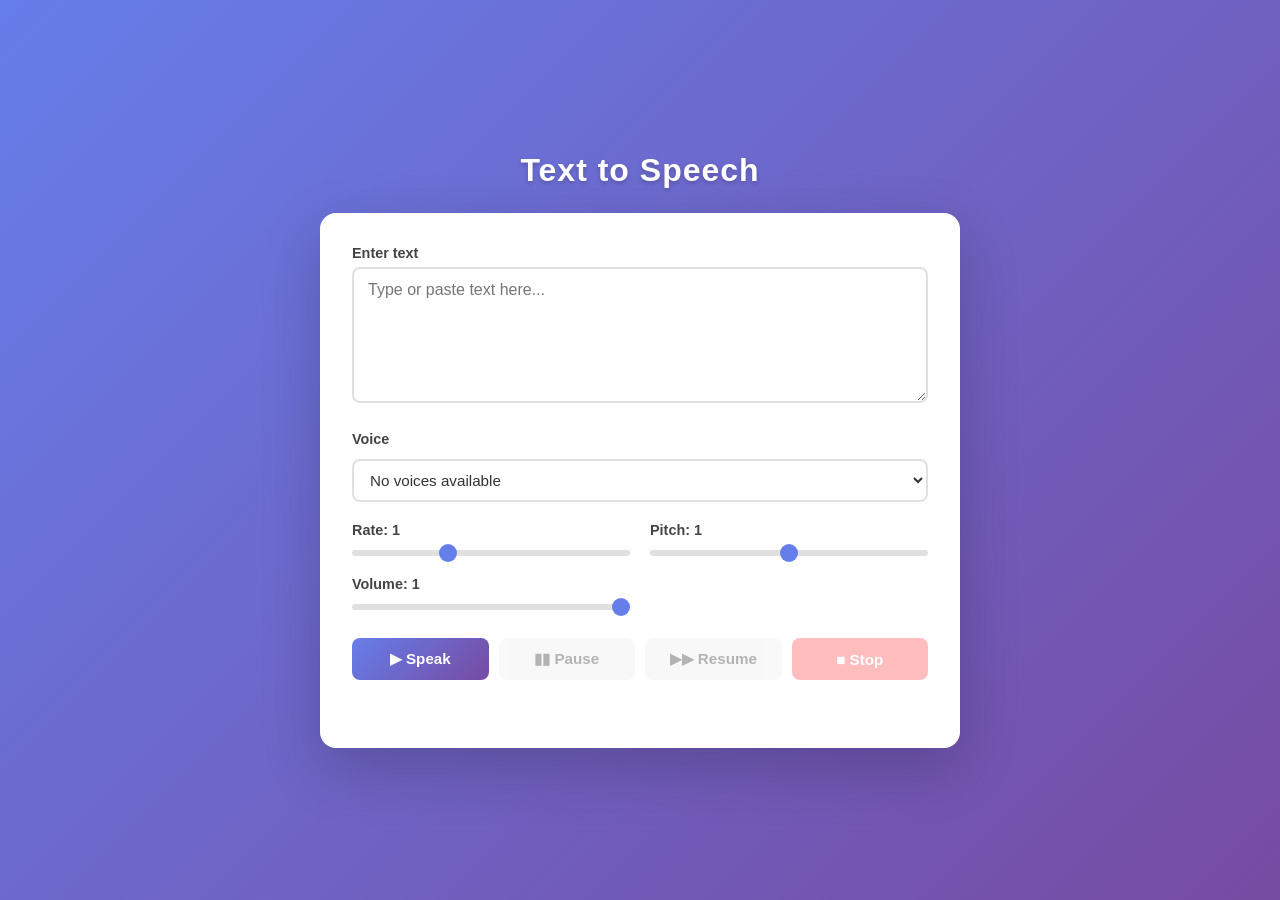
==== index.html @ 254058f8 "Add text-to-speech web application using Web Speech API" ====
<!DOCTYPE html>
<html lang="en">
  <head>
    <meta charset="UTF-8" />
    <meta name="viewport" content="width=device-width, initial-scale=1.0" />
    <title>Text to Speech</title>
    <link rel="stylesheet" href="style.css" />
  </head>
  <body>
    <div class="container">
      <h1>Text to Speech</h1>

      <div class="card">
        <label for="text-input">Enter text</label>
        <textarea
          id="text-input"
          placeholder="Type or paste text here..."
          rows="6"
        ></textarea>

        <div class="controls">
          <div class="control-group">
            <label for="voice-select">Voice</label>
            <select id="voice-select"></select>
          </div>

          <div class="control-group">
            <label for="rate">
              Rate: <span id="rate-value">1</span>
            </label>
            <input
              type="range"
              id="rate"
              min="0.5"
              max="2"
              step="0.1"
              value="1"
            />
          </div>

          <div class="control-group">
            <label for="pitch">
              Pitch: <span id="pitch-value">1</span>
            </label>
            <input
              type="range"
              id="pitch"
              min="0"
              max="2"
              step="0.1"
              value="1"
            />
          </div>

          <div class="control-group">
            <label for="volume">
              Volume: <span id="volume-value">1</span>
            </label>
            <input
              type="range"
              id="volume"
              min="0"
              max="1"
              step="0.1"
              value="1"
            />
          </div>
        </div>

        <div class="buttons">
          <button id="speak-btn" class="btn btn-primary">&#9654; Speak</button>
          <button id="pause-btn" class="btn btn-secondary" disabled>
            &#9646;&#9646; Pause
          </button>
          <button id="resume-btn" class="btn btn-secondary" disabled>
            &#9654;&#9654; Resume
          </button>
          <button id="stop-btn" class="btn btn-danger" disabled>
            &#9632; Stop
          </button>
        </div>

        <div id="status" class="status"></div>
      </div>
    </div>

    <script src="app.js"></script>
  </body>
</html>
---- style.css ----
*, *::before, *::after {
  box-sizing: border-box;
  margin: 0;
  padding: 0;
}

body {
  font-family: 'Segoe UI', Tahoma, Geneva, Verdana, sans-serif;
  background: linear-gradient(135deg, #667eea 0%, #764ba2 100%);
  min-height: 100vh;
  display: flex;
  align-items: center;
  justify-content: center;
  padding: 20px;
}

.container {
  width: 100%;
  max-width: 640px;
}

h1 {
  text-align: center;
  color: #fff;
  font-size: 2rem;
  margin-bottom: 24px;
  letter-spacing: 1px;
  text-shadow: 0 2px 4px rgba(0, 0, 0, 0.2);
}

.card {
  background: #fff;
  border-radius: 16px;
  padding: 32px;
  box-shadow: 0 20px 60px rgba(0, 0, 0, 0.2);
}

label {
  display: block;
  font-weight: 600;
  color: #444;
  margin-bottom: 6px;
  font-size: 0.9rem;
}

textarea {
  width: 100%;
  padding: 12px 14px;
  border: 2px solid #e0e0e0;
  border-radius: 8px;
  font-size: 1rem;
  color: #333;
  resize: vertical;
  transition: border-color 0.2s;
  font-family: inherit;
}

textarea:focus {
  outline: none;
  border-color: #667eea;
}

.controls {
  margin-top: 24px;
  display: grid;
  grid-template-columns: 1fr 1fr;
  gap: 20px;
}

.control-group {
  display: flex;
  flex-direction: column;
  gap: 6px;
}

.control-group:first-child {
  grid-column: 1 / -1;
}

select {
  padding: 10px 12px;
  border: 2px solid #e0e0e0;
  border-radius: 8px;
  font-size: 0.95rem;
  color: #333;
  background: #fff;
  cursor: pointer;
  transition: border-color 0.2s;
}

select:focus {
  outline: none;
  border-color: #667eea;
}

input[type="range"] {
  -webkit-appearance: none;
  appearance: none;
  width: 100%;
  height: 6px;
  background: #e0e0e0;
  border-radius: 3px;
  cursor: pointer;
}

input[type="range"]::-webkit-slider-thumb {
  -webkit-appearance: none;
  appearance: none;
  width: 18px;
  height: 18px;
  background: #667eea;
  border-radius: 50%;
  cursor: pointer;
  transition: background 0.2s;
}

input[type="range"]::-webkit-slider-thumb:hover {
  background: #764ba2;
}

input[type="range"]::-moz-range-thumb {
  width: 18px;
  height: 18px;
  background: #667eea;
  border-radius: 50%;
  border: none;
  cursor: pointer;
}

.buttons {
  margin-top: 28px;
  display: flex;
  gap: 10px;
  flex-wrap: wrap;
}

.btn {
  flex: 1;
  min-width: 100px;
  padding: 12px 16px;
  border: none;
  border-radius: 8px;
  font-size: 0.95rem;
  font-weight: 600;
  cursor: pointer;
  transition: opacity 0.2s, transform 0.1s;
}

.btn:active {
  transform: scale(0.97);
}

.btn:disabled {
  opacity: 0.4;
  cursor: not-allowed;
  transform: none;
}

.btn-primary {
  background: linear-gradient(135deg, #667eea, #764ba2);
  color: #fff;
}

.btn-primary:not(:disabled):hover {
  opacity: 0.9;
}

.btn-secondary {
  background: #f0f0f0;
  color: #444;
}

.btn-secondary:not(:disabled):hover {
  background: #e0e0e0;
}

.btn-danger {
  background: #ff5c5c;
  color: #fff;
}

.btn-danger:not(:disabled):hover {
  opacity: 0.9;
}

.status {
  margin-top: 18px;
  text-align: center;
  font-size: 0.9rem;
  color: #888;
  min-height: 1.2em;
}

@media (max-width: 480px) {
  .controls {
    grid-template-columns: 1fr;
  }

  .control-group:first-child {
    grid-column: auto;
  }

  h1 {
    font-size: 1.5rem;
  }

  .card {
    padding: 20px;
  }
}
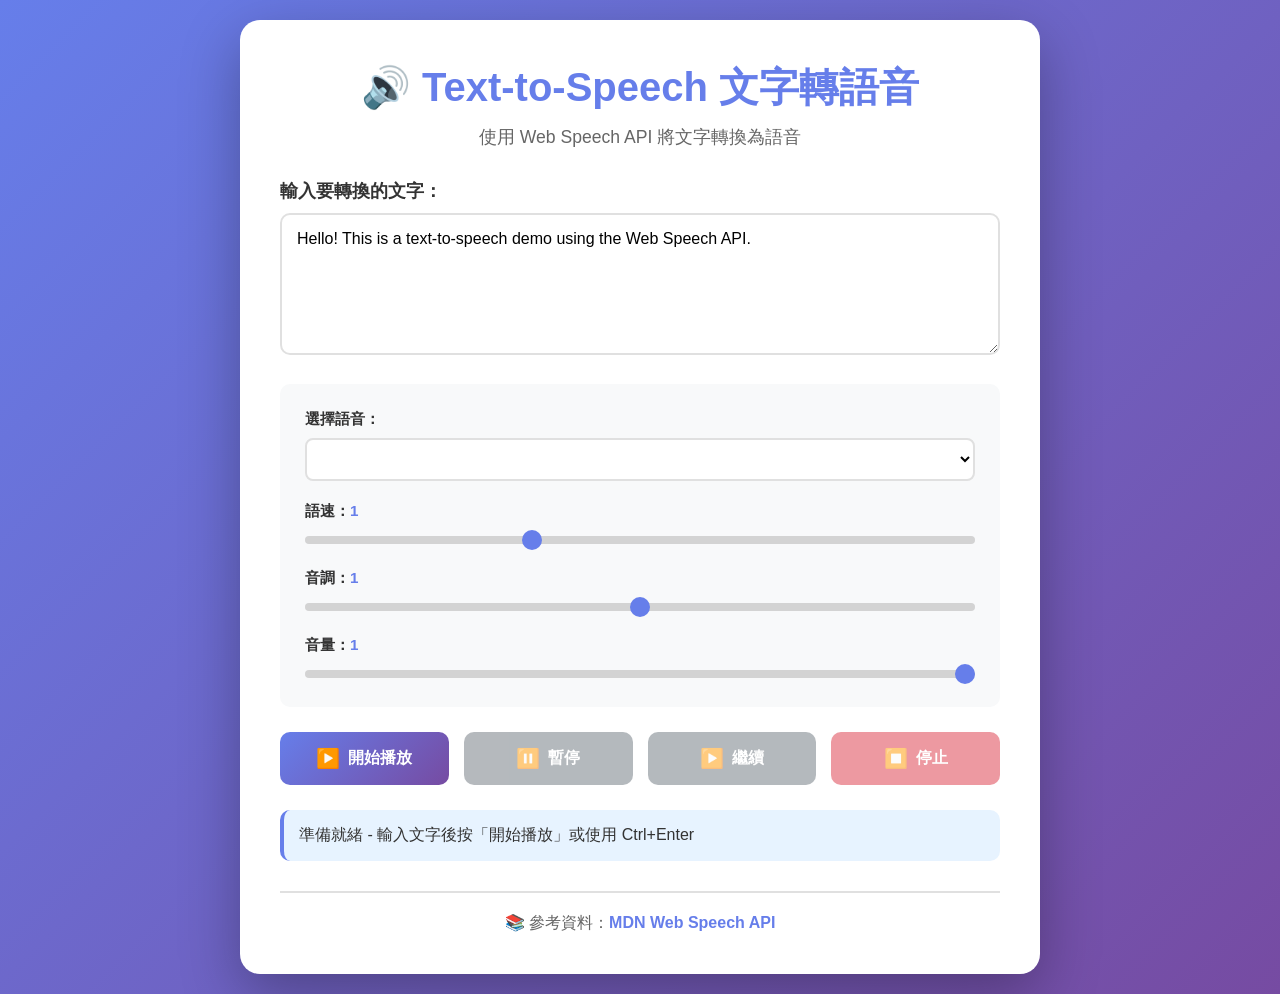
==== commit c6bb8f73: "text-to-speeh" ====
--- a/index.html
+++ b/index.html
@@ -1,89 +1,75 @@
 <!DOCTYPE html>
-<html lang="en">
-  <head>
-    <meta charset="UTF-8" />
-    <meta name="viewport" content="width=device-width, initial-scale=1.0" />
-    <title>Text to Speech</title>
-    <link rel="stylesheet" href="style.css" />
-  </head>
-  <body>
+<html lang="zh-TW">
+<head>
+    <meta charset="UTF-8">
+    <meta name="viewport" content="width=device-width, initial-scale=1.0">
+    <title>Text-to-Speech 文字轉語音</title>
+    <link rel="stylesheet" href="style.css">
+</head>
+<body>
     <div class="container">
-      <h1>Text to Speech</h1>
+        <header>
+            <h1>🔊 Text-to-Speech 文字轉語音</h1>
+            <p>使用 Web Speech API 將文字轉換為語音</p>
+        </header>
 
-      <div class="card">
-        <label for="text-input">Enter text</label>
-        <textarea
-          id="text-input"
-          placeholder="Type or paste text here..."
-          rows="6"
-        ></textarea>
+        <main>
+            <div class="input-section">
+                <label for="text-input">輸入要轉換的文字：</label>
+                <textarea 
+                    id="text-input" 
+                    rows="6" 
+                    placeholder="在此輸入您想要轉換成語音的文字..."
+                >Hello! This is a text-to-speech demo using the Web Speech API.</textarea>
+            </div>
 
-        <div class="controls">
-          <div class="control-group">
-            <label for="voice-select">Voice</label>
-            <select id="voice-select"></select>
-          </div>
+            <div class="controls-section">
+                <div class="control-group">
+                    <label for="voice-select">選擇語音：</label>
+                    <select id="voice-select"></select>
+                </div>
 
-          <div class="control-group">
-            <label for="rate">
-              Rate: <span id="rate-value">1</span>
-            </label>
-            <input
-              type="range"
-              id="rate"
-              min="0.5"
-              max="2"
-              step="0.1"
-              value="1"
-            />
-          </div>
+                <div class="control-group">
+                    <label for="rate-input">語速：<span id="rate-value">1</span></label>
+                    <input type="range" id="rate-input" min="0.5" max="2" step="0.1" value="1">
+                </div>
 
-          <div class="control-group">
-            <label for="pitch">
-              Pitch: <span id="pitch-value">1</span>
-            </label>
-            <input
-              type="range"
-              id="pitch"
-              min="0"
-              max="2"
-              step="0.1"
-              value="1"
-            />
-          </div>
+                <div class="control-group">
+                    <label for="pitch-input">音調：<span id="pitch-value">1</span></label>
+                    <input type="range" id="pitch-input" min="0" max="2" step="0.1" value="1">
+                </div>
 
-          <div class="control-group">
-            <label for="volume">
-              Volume: <span id="volume-value">1</span>
-            </label>
-            <input
-              type="range"
-              id="volume"
-              min="0"
-              max="1"
-              step="0.1"
-              value="1"
-            />
-          </div>
-        </div>
+                <div class="control-group">
+                    <label for="volume-input">音量：<span id="volume-value">1</span></label>
+                    <input type="range" id="volume-input" min="0" max="1" step="0.1" value="1">
+                </div>
+            </div>
 
-        <div class="buttons">
-          <button id="speak-btn" class="btn btn-primary">&#9654; Speak</button>
-          <button id="pause-btn" class="btn btn-secondary" disabled>
-            &#9646;&#9646; Pause
-          </button>
-          <button id="resume-btn" class="btn btn-secondary" disabled>
-            &#9654;&#9654; Resume
-          </button>
-          <button id="stop-btn" class="btn btn-danger" disabled>
-            &#9632; Stop
-          </button>
-        </div>
+            <div class="button-section">
+                <button id="speak-btn" class="btn btn-primary">
+                    <span class="btn-icon">▶️</span> 開始播放
+                </button>
+                <button id="pause-btn" class="btn btn-secondary" disabled>
+                    <span class="btn-icon">⏸️</span> 暫停
+                </button>
+                <button id="resume-btn" class="btn btn-secondary" disabled>
+                    <span class="btn-icon">▶️</span> 繼續
+                </button>
+                <button id="stop-btn" class="btn btn-danger" disabled>
+                    <span class="btn-icon">⏹️</span> 停止
+                </button>
+            </div>
 
-        <div id="status" class="status"></div>
-      </div>
+            <div class="status-section">
+                <p id="status">準備就緒</p>
+            </div>
+        </main>
+
+        <footer>
+            <p>📚 參考資料：<a href="https://developer.mozilla.org/en-US/docs/Web/API/Web_Speech_API/Using_the_Web_Speech_API" target="_blank">MDN Web Speech API</a></p>
+        </footer>
     </div>
 
-    <script src="app.js"></script>
-  </body>
+    <script src="script.js"></script>
+</body>
 </html>
--- a/style.css
+++ b/style.css
@@ -1,210 +1,267 @@
-*, *::before, *::after {
-  box-sizing: border-box;
-  margin: 0;
-  padding: 0;
+* {
+    margin: 0;
+    padding: 0;
+    box-sizing: border-box;
 }
 
 body {
-  font-family: 'Segoe UI', Tahoma, Geneva, Verdana, sans-serif;
-  background: linear-gradient(135deg, #667eea 0%, #764ba2 100%);
-  min-height: 100vh;
-  display: flex;
-  align-items: center;
-  justify-content: center;
-  padding: 20px;
+    font-family: 'Segoe UI', Tahoma, Geneva, Verdana, sans-serif;
+    background: linear-gradient(135deg, #667eea 0%, #764ba2 100%);
+    min-height: 100vh;
+    display: flex;
+    justify-content: center;
+    align-items: center;
+    padding: 20px;
 }
 
 .container {
-  width: 100%;
-  max-width: 640px;
-}
-
-h1 {
-  text-align: center;
-  color: #fff;
-  font-size: 2rem;
-  margin-bottom: 24px;
-  letter-spacing: 1px;
-  text-shadow: 0 2px 4px rgba(0, 0, 0, 0.2);
-}
-
-.card {
-  background: #fff;
-  border-radius: 16px;
-  padding: 32px;
-  box-shadow: 0 20px 60px rgba(0, 0, 0, 0.2);
-}
-
-label {
-  display: block;
-  font-weight: 600;
-  color: #444;
-  margin-bottom: 6px;
-  font-size: 0.9rem;
-}
-
-textarea {
-  width: 100%;
-  padding: 12px 14px;
-  border: 2px solid #e0e0e0;
-  border-radius: 8px;
-  font-size: 1rem;
-  color: #333;
-  resize: vertical;
-  transition: border-color 0.2s;
-  font-family: inherit;
-}
-
-textarea:focus {
-  outline: none;
-  border-color: #667eea;
-}
-
-.controls {
-  margin-top: 24px;
-  display: grid;
-  grid-template-columns: 1fr 1fr;
-  gap: 20px;
+    background: white;
+    border-radius: 20px;
+    box-shadow: 0 20px 60px rgba(0, 0, 0, 0.3);
+    max-width: 800px;
+    width: 100%;
+    padding: 40px;
+}
+
+header {
+    text-align: center;
+    margin-bottom: 30px;
+}
+
+header h1 {
+    color: #667eea;
+    font-size: 2.5rem;
+    margin-bottom: 10px;
+}
+
+header p {
+    color: #666;
+    font-size: 1.1rem;
+}
+
+.input-section {
+    margin-bottom: 25px;
+}
+
+.input-section label {
+    display: block;
+    font-weight: 600;
+    color: #333;
+    margin-bottom: 10px;
+    font-size: 1.1rem;
+}
+
+#text-input {
+    width: 100%;
+    padding: 15px;
+    border: 2px solid #e0e0e0;
+    border-radius: 10px;
+    font-size: 1rem;
+    font-family: inherit;
+    resize: vertical;
+    transition: border-color 0.3s;
+}
+
+#text-input:focus {
+    outline: none;
+    border-color: #667eea;
+}
+
+.controls-section {
+    background: #f8f9fa;
+    padding: 25px;
+    border-radius: 10px;
+    margin-bottom: 25px;
 }
 
 .control-group {
-  display: flex;
-  flex-direction: column;
-  gap: 6px;
-}
-
-.control-group:first-child {
-  grid-column: 1 / -1;
-}
-
-select {
-  padding: 10px 12px;
-  border: 2px solid #e0e0e0;
-  border-radius: 8px;
-  font-size: 0.95rem;
-  color: #333;
-  background: #fff;
-  cursor: pointer;
-  transition: border-color 0.2s;
-}
-
-select:focus {
-  outline: none;
-  border-color: #667eea;
+    margin-bottom: 20px;
+}
+
+.control-group:last-child {
+    margin-bottom: 0;
+}
+
+.control-group label {
+    display: block;
+    font-weight: 600;
+    color: #333;
+    margin-bottom: 8px;
+    font-size: 0.95rem;
+}
+
+.control-group span {
+    color: #667eea;
+    font-weight: bold;
+}
+
+#voice-select {
+    width: 100%;
+    padding: 10px;
+    border: 2px solid #e0e0e0;
+    border-radius: 8px;
+    font-size: 1rem;
+    background: white;
+    cursor: pointer;
+    transition: border-color 0.3s;
+}
+
+#voice-select:focus {
+    outline: none;
+    border-color: #667eea;
 }
 
 input[type="range"] {
-  -webkit-appearance: none;
-  appearance: none;
-  width: 100%;
-  height: 6px;
-  background: #e0e0e0;
-  border-radius: 3px;
-  cursor: pointer;
+    width: 100%;
+    height: 8px;
+    border-radius: 5px;
+    background: #d3d3d3;
+    outline: none;
+    -webkit-appearance: none;
 }
 
 input[type="range"]::-webkit-slider-thumb {
-  -webkit-appearance: none;
-  appearance: none;
-  width: 18px;
-  height: 18px;
-  background: #667eea;
-  border-radius: 50%;
-  cursor: pointer;
-  transition: background 0.2s;
+    -webkit-appearance: none;
+    appearance: none;
+    width: 20px;
+    height: 20px;
+    border-radius: 50%;
+    background: #667eea;
+    cursor: pointer;
+    transition: background 0.3s;
 }
 
 input[type="range"]::-webkit-slider-thumb:hover {
-  background: #764ba2;
+    background: #764ba2;
 }
 
 input[type="range"]::-moz-range-thumb {
-  width: 18px;
-  height: 18px;
-  background: #667eea;
-  border-radius: 50%;
-  border: none;
-  cursor: pointer;
-}
-
-.buttons {
-  margin-top: 28px;
-  display: flex;
-  gap: 10px;
-  flex-wrap: wrap;
+    width: 20px;
+    height: 20px;
+    border-radius: 50%;
+    background: #667eea;
+    cursor: pointer;
+    border: none;
+    transition: background 0.3s;
+}
+
+input[type="range"]::-moz-range-thumb:hover {
+    background: #764ba2;
+}
+
+.button-section {
+    display: flex;
+    gap: 15px;
+    flex-wrap: wrap;
+    margin-bottom: 25px;
 }
 
 .btn {
-  flex: 1;
-  min-width: 100px;
-  padding: 12px 16px;
-  border: none;
-  border-radius: 8px;
-  font-size: 0.95rem;
-  font-weight: 600;
-  cursor: pointer;
-  transition: opacity 0.2s, transform 0.1s;
-}
-
-.btn:active {
-  transform: scale(0.97);
+    flex: 1;
+    min-width: 140px;
+    padding: 15px 25px;
+    border: none;
+    border-radius: 10px;
+    font-size: 1rem;
+    font-weight: 600;
+    cursor: pointer;
+    transition: all 0.3s;
+    display: flex;
+    align-items: center;
+    justify-content: center;
+    gap: 8px;
 }
 
 .btn:disabled {
-  opacity: 0.4;
-  cursor: not-allowed;
-  transform: none;
+    opacity: 0.5;
+    cursor: not-allowed;
 }
 
 .btn-primary {
-  background: linear-gradient(135deg, #667eea, #764ba2);
-  color: #fff;
-}
-
-.btn-primary:not(:disabled):hover {
-  opacity: 0.9;
+    background: linear-gradient(135deg, #667eea 0%, #764ba2 100%);
+    color: white;
+}
+
+.btn-primary:hover:not(:disabled) {
+    transform: translateY(-2px);
+    box-shadow: 0 5px 15px rgba(102, 126, 234, 0.4);
 }
 
 .btn-secondary {
-  background: #f0f0f0;
-  color: #444;
-}
-
-.btn-secondary:not(:disabled):hover {
-  background: #e0e0e0;
+    background: #6c757d;
+    color: white;
+}
+
+.btn-secondary:hover:not(:disabled) {
+    background: #5a6268;
+    transform: translateY(-2px);
+    box-shadow: 0 5px 15px rgba(108, 117, 125, 0.4);
 }
 
 .btn-danger {
-  background: #ff5c5c;
-  color: #fff;
-}
-
-.btn-danger:not(:disabled):hover {
-  opacity: 0.9;
-}
-
-.status {
-  margin-top: 18px;
-  text-align: center;
-  font-size: 0.9rem;
-  color: #888;
-  min-height: 1.2em;
-}
-
-@media (max-width: 480px) {
-  .controls {
-    grid-template-columns: 1fr;
-  }
-
-  .control-group:first-child {
-    grid-column: auto;
-  }
-
-  h1 {
-    font-size: 1.5rem;
-  }
-
-  .card {
-    padding: 20px;
-  }
-}
+    background: #dc3545;
+    color: white;
+}
+
+.btn-danger:hover:not(:disabled) {
+    background: #c82333;
+    transform: translateY(-2px);
+    box-shadow: 0 5px 15px rgba(220, 53, 69, 0.4);
+}
+
+.btn-icon {
+    font-size: 1.2rem;
+}
+
+.status-section {
+    background: #e7f3ff;
+    padding: 15px;
+    border-radius: 10px;
+    border-left: 4px solid #667eea;
+}
+
+#status {
+    color: #333;
+    font-weight: 500;
+    margin: 0;
+}
+
+footer {
+    margin-top: 30px;
+    text-align: center;
+    padding-top: 20px;
+    border-top: 2px solid #e0e0e0;
+}
+
+footer p {
+    color: #666;
+}
+
+footer a {
+    color: #667eea;
+    text-decoration: none;
+    font-weight: 600;
+}
+
+footer a:hover {
+    text-decoration: underline;
+}
+
+@media (max-width: 600px) {
+    .container {
+        padding: 20px;
+    }
+
+    header h1 {
+        font-size: 1.8rem;
+    }
+
+    .button-section {
+        flex-direction: column;
+    }
+
+    .btn {
+        width: 100%;
+        min-width: auto;
+    }
+}
